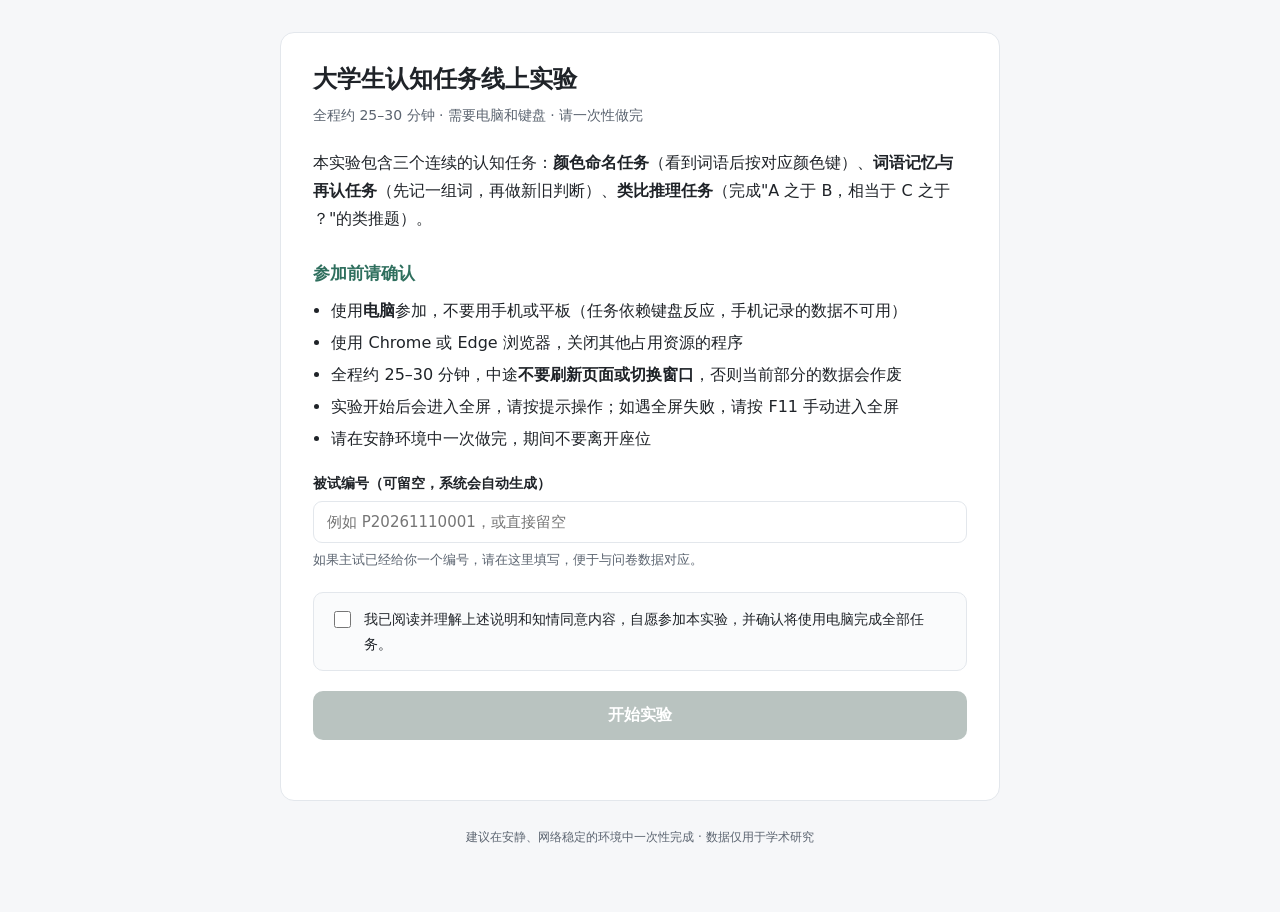
==== index.html @ 836103cb "Add files via upload" ====
<!doctype html>
<html lang="zh-CN">
<head>
<meta charset="utf-8">
<meta name="viewport" content="width=device-width, initial-scale=1">
<title>大学生认知任务实验 · 入口</title>
<link rel="stylesheet" href="./style.css">
</head>
<body>
<div class="wrap">

  <div class="card">
    <h1>大学生认知任务线上实验</h1>
    <p class="sub">全程约 25–30 分钟 · 需要电脑和键盘 · 请一次性做完</p>

    <p>本实验包含三个连续的认知任务：<strong>颜色命名任务</strong>（看到词语后按对应颜色键）、<strong>词语记忆与再认任务</strong>（先记一组词，再做新旧判断）、<strong>类比推理任务</strong>（完成"A 之于 B，相当于 C 之于 ？"的类推题）。</p>

    <h2>参加前请确认</h2>
    <ul>
      <li>使用<strong>电脑</strong>参加，不要用手机或平板（任务依赖键盘反应，手机记录的数据不可用）</li>
      <li>使用 Chrome 或 Edge 浏览器，关闭其他占用资源的程序</li>
      <li>全程约 25–30 分钟，中途<strong>不要刷新页面或切换窗口</strong>，否则当前部分的数据会作废</li>
      <li>实验开始后会进入全屏，请按提示操作；如遇全屏失败，请按 F11 手动进入全屏</li>
      <li>请在安静环境中一次做完，期间不要离开座位</li>
    </ul>

    <!-- ====== 知情同意：内容由主试自行撰写，把下面这段注释整体替换掉即可 ======
    <h2>知情同意</h2>
    <p>【研究题目】</p>
    <p>【研究者 / 指导教师 / 联系方式】</p>
    <p>【数据用途、匿名与保存说明】</p>
    <p>【自愿参加与随时退出的说明、伦理审批号】</p>
    ====== 知情同意占位结束 ====== -->

    <div class="field">
      <label for="pid">被试编号（可留空，系统会自动生成）</label>
      <input type="text" id="pid" placeholder="例如 P20261110001，或直接留空">
      <p class="small" style="margin-top:6px">如果主试已经给你一个编号，请在这里填写，便于与问卷数据对应。</p>
    </div>

    <div class="check">
      <input type="checkbox" id="agree">
      <label for="agree" style="font-weight:400;margin:0">我已阅读并理解上述说明和知情同意内容，自愿参加本实验，并确认将使用电脑完成全部任务。</label>
    </div>

    <button class="btn" id="start" disabled>开始实验</button>
    <div class="hint" id="hint"></div>
  </div>

  <footer>建议在安静、网络稳定的环境中一次性完成 · 数据仅用于学术研究</footer>
</div>

<script src="./bridge.js"></script>
<script>
(function () {
  var pidEl = document.getElementById('pid');
  var agreeEl = document.getElementById('agree');
  var btn = document.getElementById('start');
  var hint = document.getElementById('hint');

  function refresh() {
    btn.disabled = !agreeEl.checked;
  }
  agreeEl.addEventListener('change', refresh);
  refresh();

  btn.addEventListener('click', function () {
    if (window.__isMobile()) {
      hint.textContent = '检测到你在使用手机或平板，本实验必须使用电脑完成，请换用电脑打开本链接。';
      return;
    }
    var pid = (pidEl.value || '').trim();
    if (!pid) {
      pid = window.__genPid();
      pidEl.value = pid;
    }
    if (!/^[A-Za-z0-9_\-]{3,32}$/.test(pid)) {
      hint.textContent = '编号只能使用字母、数字、下划线或短横线（3–32 位）。';
      return;
    }
    hint.textContent = '';
    window.__startedAt();
    var url = 'exp/index.html?participant=' + encodeURIComponent(pid) + '&session=001';
    btn.disabled = true;
    btn.textContent = '正在进入实验……';
    location.href = url;
  });
})();
</script>
</body>
</html>
---- style.css ----
/* 线上实验站点公共样式 */
:root{
  --ink:#1f2328;
  --ink-2:#5b6470;
  --line:#e3e7ec;
  --bg:#f6f7f9;
  --brand:#2f6f5e;
  --brand-2:#3d8f78;
  --warn:#b4471f;
}
*{box-sizing:border-box}
html,body{margin:0;padding:0}
body{
  font-family:"Microsoft YaHei","PingFang SC","Source Han Sans SC",system-ui,sans-serif;
  color:var(--ink);
  background:var(--bg);
  line-height:1.75;
  font-size:16px;
}
.wrap{max-width:760px;margin:0 auto;padding:32px 20px 64px}
.card{background:#fff;border:1px solid var(--line);border-radius:14px;padding:30px 32px;margin-bottom:18px}
h1{font-size:24px;line-height:1.4;margin:0 0 6px}
h2{font-size:17px;margin:26px 0 8px;color:var(--brand)}
.sub{color:var(--ink-2);font-size:14px;margin:0 0 22px}
p{margin:8px 0}
.small{font-size:13px;color:var(--ink-2)}
ul{padding-left:1.15em;margin:8px 0}
li{margin:4px 0}
.field{margin:18px 0}
label{display:block;font-size:14px;font-weight:600;margin-bottom:6px}
input[type=text]{width:100%;padding:11px 13px;border:1px solid var(--line);border-radius:9px;font-size:15px;font-family:inherit}
input[type=text]:focus{outline:2px solid var(--brand-2);border-color:transparent}
.check{display:flex;gap:10px;align-items:flex-start;margin:20px 0;padding:14px 16px;background:#fafbfc;border:1px solid var(--line);border-radius:10px}
.check input{margin-top:4px;width:17px;height:17px}
.btn{
  display:inline-block;width:100%;text-align:center;
  background:var(--brand);color:#fff;border:0;border-radius:10px;
  padding:14px 18px;font-size:16px;font-weight:600;font-family:inherit;cursor:pointer;
}
.btn:disabled{background:#b9c3c0;cursor:not-allowed}
.btn-ghost{background:#fff;color:var(--brand);border:1px solid var(--brand);font-weight:500}
.hint{margin-top:14px;font-size:13px;color:var(--warn);min-height:1.2em}
.notice{background:#fff8f2;border:1px solid #f3dcc9;border-radius:10px;padding:12px 16px;font-size:14px;color:#7a4a2c}
.mono{font-family:Consolas,"Courier New",monospace}
.code{
  display:inline-block;background:#0f2a24;color:#eaf6f2;border-radius:8px;
  padding:10px 18px;font-size:22px;font-weight:700;letter-spacing:2px;
  font-family:Consolas,monospace;
}
footer{color:var(--ink-2);font-size:12px;text-align:center;margin-top:26px}
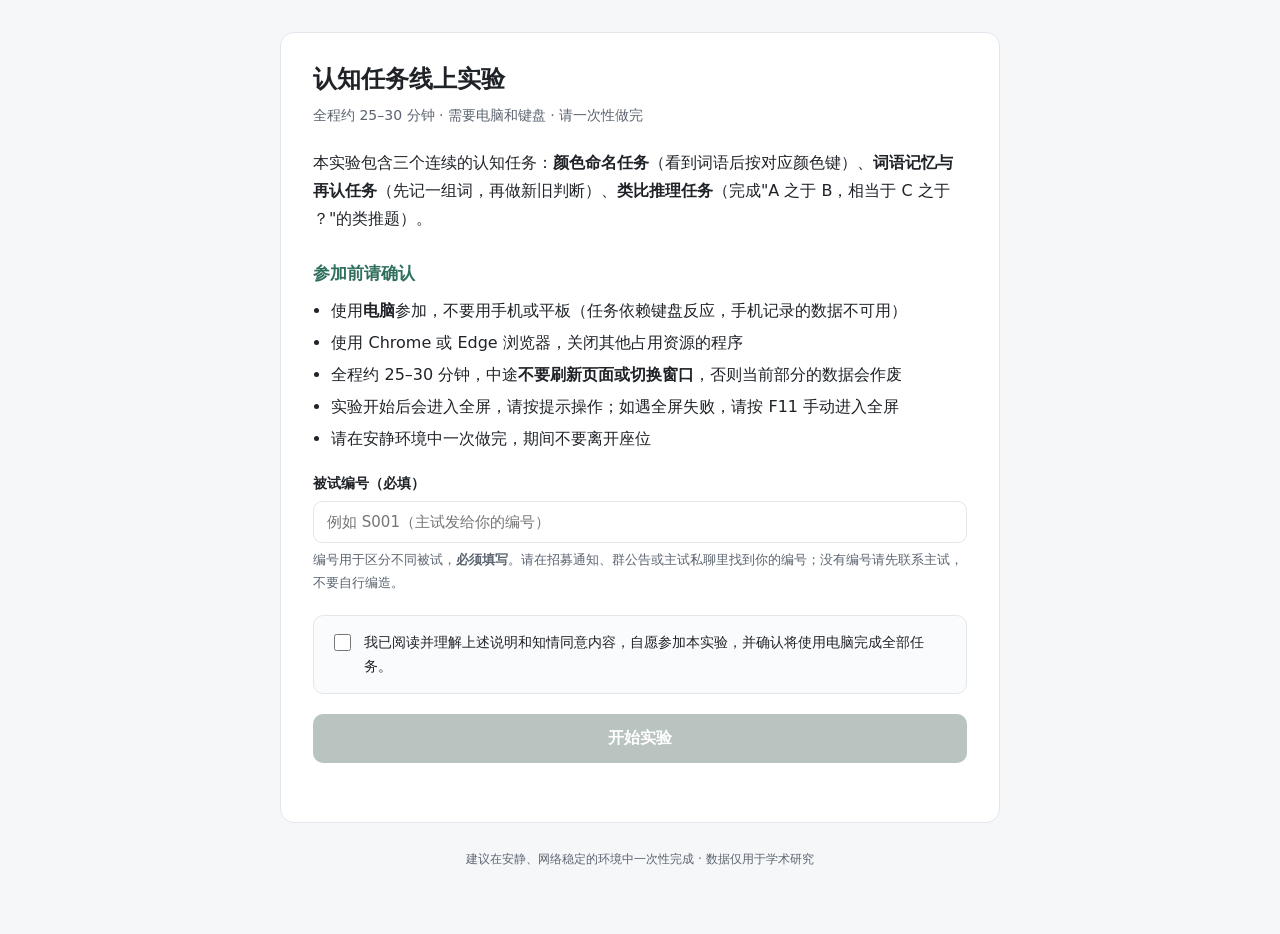
==== commit b57f0321: "重新整理站点结构：补回 exp/ 与 lib/ 目录，根目录 index.html 为编号入口页" ====
--- a/index.html
+++ b/index.html
@@ -3,14 +3,14 @@
 <head>
 <meta charset="utf-8">
 <meta name="viewport" content="width=device-width, initial-scale=1">
-<title>大学生认知任务实验 · 入口</title>
+<title>认知任务线上实验 · 入口</title>
 <link rel="stylesheet" href="./style.css">
 </head>
 <body>
 <div class="wrap">
 
   <div class="card">
-    <h1>大学生认知任务线上实验</h1>
+    <h1>认知任务线上实验</h1>
     <p class="sub">全程约 25–30 分钟 · 需要电脑和键盘 · 请一次性做完</p>
 
     <p>本实验包含三个连续的认知任务：<strong>颜色命名任务</strong>（看到词语后按对应颜色键）、<strong>词语记忆与再认任务</strong>（先记一组词，再做新旧判断）、<strong>类比推理任务</strong>（完成"A 之于 B，相当于 C 之于 ？"的类推题）。</p>
@@ -33,9 +33,9 @@
     ====== 知情同意占位结束 ====== -->
 
     <div class="field">
-      <label for="pid">被试编号（可留空，系统会自动生成）</label>
-      <input type="text" id="pid" placeholder="例如 P20261110001，或直接留空">
-      <p class="small" style="margin-top:6px">如果主试已经给你一个编号，请在这里填写，便于与问卷数据对应。</p>
+      <label for="pid">被试编号（<strong>必填</strong>）</label>
+      <input type="text" id="pid" placeholder="例如 S001（主试发给你的编号）" required>
+      <p class="small" style="margin-top:6px">编号用于区分不同被试，<strong>必须填写</strong>。请在招募通知、群公告或主试私聊里找到你的编号；没有编号请先联系主试，不要自行编造。</p>
     </div>
 
     <div class="check">
@@ -64,6 +64,16 @@
   agreeEl.addEventListener('change', refresh);
   refresh();
 
+  // 从 exp 外壳被退回时，把编号回填进来，并提示原因
+  (function () {
+    var qs = new URLSearchParams(location.search);
+    var pidFromUrl = (qs.get('pid') || '').trim();
+    if (pidFromUrl) { pidEl.value = pidFromUrl; }
+    if (qs.get('needPid') === '1') {
+      hint.textContent = '请先填写你的被试编号，否则无法区分数据属于哪位被试。';
+    }
+  })();
+
   btn.addEventListener('click', function () {
     if (window.__isMobile()) {
       hint.textContent = '检测到你在使用手机或平板，本实验必须使用电脑完成，请换用电脑打开本链接。';
@@ -71,11 +81,13 @@
     }
     var pid = (pidEl.value || '').trim();
     if (!pid) {
-      pid = window.__genPid();
-      pidEl.value = pid;
+      hint.textContent = '请填写你的被试编号（由主试提供），否则无法区分数据属于谁。';
+      pidEl.focus();
+      return;
     }
-    if (!/^[A-Za-z0-9_\-]{3,32}$/.test(pid)) {
-      hint.textContent = '编号只能使用字母、数字、下划线或短横线（3–32 位）。';
+    if (!/^[A-Za-z0-9_\-]{2,32}$/.test(pid)) {
+      hint.textContent = '编号只能使用字母、数字、下划线或短横线（2–32 位），请照主试给的编号原样填写。';
+      pidEl.focus();
       return;
     }
     hint.textContent = '';
